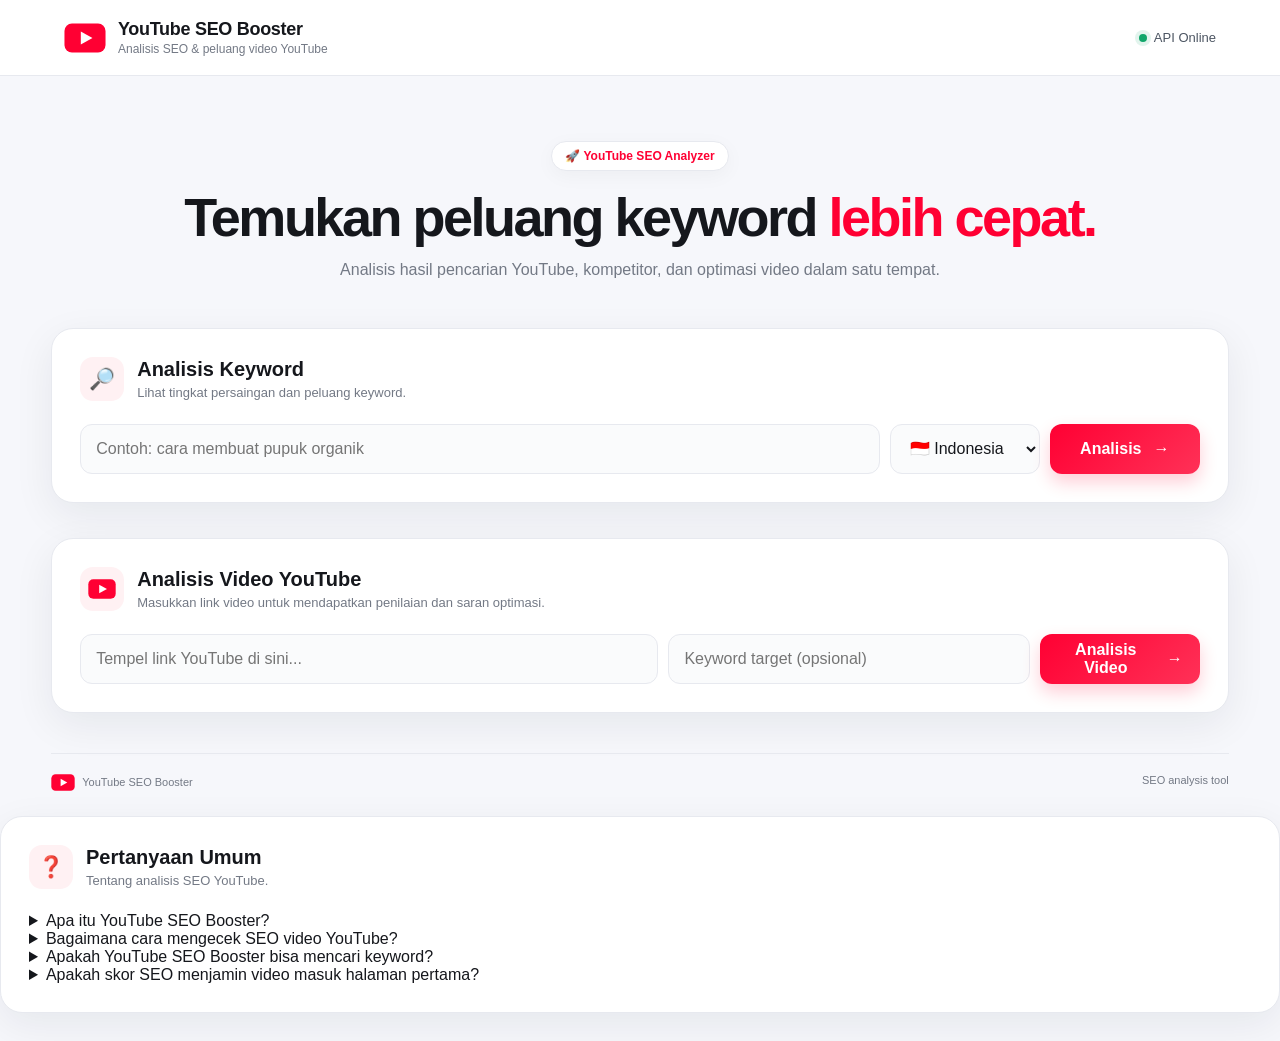
==== index.html @ 82edce36 "Upgrade YouTube SEO Booster UI" ====
<!DOCTYPE html>
<html lang="id">
<head>
  <meta charset="UTF-8">
  <meta name="viewport" content="width=device-width, initial-scale=1.0">

  <title>YouTube SEO Booster</title>
  <meta name="description" content="Analisis keyword dan SEO video YouTube dengan cepat.">

  <link rel="stylesheet" href="/style.css">
</head>

<body>

<header class="topbar">

  <div class="brand">

    <div class="youtube-logo" aria-label="YouTube">
      <svg viewBox="0 0 90 64" role="img">
        <rect x="1" y="1" width="88" height="62" rx="16"></rect>
        <path d="M36 18 L36 46 L61 32 Z" class="play"></path>
      </svg>
    </div>

    <div>
      <h1>YouTube SEO Booster</h1>
      <p>Analisis SEO & peluang video YouTube</p>
    </div>

  </div>

  <div class="status">
    <span class="status-dot"></span>
    API Online
  </div>

</header>


<main class="container">

  <section class="hero">

    <div class="hero-badge">
      🚀 YouTube SEO Analyzer
    </div>

    <h2>
      Temukan peluang keyword
      <span>lebih cepat.</span>
    </h2>

    <p>
      Analisis hasil pencarian YouTube, kompetitor,
      dan optimasi video dalam satu tempat.
    </p>

  </section>


  <!-- ========================= -->
  <!-- KEYWORD -->
  <!-- ========================= -->

  <section class="panel">

    <div class="section-title">

      <div class="section-icon">🔎</div>

      <div>
        <h2>Analisis Keyword</h2>
        <p>Lihat tingkat persaingan dan peluang keyword.</p>
      </div>

    </div>

    <div class="search-row">

      <input
        id="keyword"
        type="text"
        placeholder="Contoh: cara membuat pupuk organik"
        autocomplete="off"
      >

      <select id="region">
        <option value="ID">🇮🇩 Indonesia</option>
        <option value="US">🇺🇸 United States</option>
        <option value="MY">🇲🇾 Malaysia</option>
        <option value="SG">🇸🇬 Singapore</option>
      </select>

      <button id="searchBtn" class="primary-btn">
        <span>Analisis</span>
        <span>→</span>
      </button>

    </div>

    <div id="searchLoading" class="loading hidden">
      <div class="spinner"></div>
      Menganalisis hasil pencarian YouTube...
    </div>

    <div id="searchError" class="error hidden"></div>


    <div id="keywordResult" class="hidden">

      <div class="score-grid">

        <div class="score-card opportunity">
          <span>Peluang Keyword</span>
          <strong id="opportunityScore">0/100</strong>
          <small id="opportunityLabel">-</small>
        </div>

        <div class="score-card competition">
          <span>Persaingan</span>
          <strong id="competitionScore">0/100</strong>
          <small id="competitionLabel">-</small>
        </div>

        <div class="score-card">
          <span>Relevansi</span>
          <strong id="relevanceScore">0/100</strong>
          <small>Rata-rata hasil</small>
        </div>

        <div class="score-card">
          <span>Median Views</span>
          <strong id="medianViews">0</strong>
          <small>25 hasil dianalisis</small>
        </div>

      </div>


      <div class="market-summary">

        <div>
          <span>SEO rata-rata</span>
          <strong id="marketSEO">0/100</strong>
        </div>

        <div>
          <span>Relevansi rata-rata</span>
          <strong id="marketRelevance">0/100</strong>
        </div>

        <div>
          <span>Video dianalisis</span>
          <strong id="videoCount">0</strong>
        </div>

      </div>


      <div class="recommendation">

        <div class="recommendation-icon">💡</div>

        <div>
          <h3>Rekomendasi</h3>
          <p id="keywordRecommendation">
            Belum ada rekomendasi.
          </p>
        </div>

      </div>


      <div class="competitor-section">

        <div class="section-heading">
          <h3>Video Kompetitor</h3>
          <span>Diurutkan berdasarkan peluang</span>
        </div>

        <div id="competitorList"></div>

      </div>

    </div>

  </section>


  <!-- ========================= -->
  <!-- VIDEO ANALYSIS -->
  <!-- ========================= -->

  <section class="panel video-panel">

    <div class="section-title">

      <div class="section-icon youtube-small">
        <svg viewBox="0 0 90 64">
          <rect x="1" y="1" width="88" height="62" rx="16"></rect>
          <path d="M36 18 L36 46 L61 32 Z" class="play"></path>
        </svg>
      </div>

      <div>
        <h2>Analisis Video YouTube</h2>
        <p>
          Masukkan link video untuk mendapatkan penilaian
          dan saran optimasi.
        </p>
      </div>

    </div>


    <div class="video-search">

      <input
        id="videoUrl"
        type="url"
        placeholder="Tempel link YouTube di sini..."
        autocomplete="off"
      >

      <input
        id="videoKeyword"
        type="text"
        placeholder="Keyword target (opsional)"
        autocomplete="off"
      >

      <button id="videoBtn" class="primary-btn">
        <span>Analisis Video</span>
        <span>→</span>
      </button>

    </div>


    <div id="videoLoading" class="loading hidden">
      <div class="spinner"></div>
      Menganalisis video...
    </div>

    <div id="videoError" class="error hidden"></div>


    <div id="videoResult" class="hidden">

      <div class="video-header">

        <img
          id="videoThumb"
          class="video-thumb"
          src=""
          alt="Thumbnail video"
        >

        <div class="video-info">

          <h2 id="videoTitle">-</h2>

          <p id="videoChannel">-</p>

          <div class="video-meta">

            <span>
              👁 <b id="videoViews">0</b>
            </span>

            <span>
              ❤️ <b id="videoLikes">0</b>
            </span>

            <span>
              💬 <b id="videoComments">0</b>
            </span>

            <span>
              🕐 <b id="videoAge">-</b>
            </span>

          </div>

        </div>

      </div>


      <div class="main-score">

        <div class="score-ring">

          <div>
            <strong id="videoSeoScore">0/100</strong>
            <span>SEO Score</span>
          </div>

        </div>

        <div class="score-description">

          <h2 id="videoSeoText">-</h2>

          <p>
            Penilaian berdasarkan relevansi keyword,
            judul, deskripsi, tag dan engagement.
          </p>

          <div class="score-badge" id="videoSeoLabel">
            -
          </div>

        </div>

      </div>


      <div class="analysis-grid">

        <div class="analysis-card">

          <span>🎯 Relevansi</span>

          <strong>
            <span id="videoRelevance">0</span>/100
          </strong>

          <div class="progress">
            <i id="relevanceBar"></i>
          </div>

        </div>


        <div class="analysis-card">

          <span>📝 Judul</span>

          <strong>
            <span id="videoTitleScore">0</span>
          </strong>

          <div class="progress">
            <i id="titleBar"></i>
          </div>

        </div>


        <div class="analysis-card">

          <span>📄 Deskripsi</span>

          <strong>
            <span id="videoDescriptionScore">0</span>
          </strong>

          <div class="progress">
            <i id="descriptionBar"></i>
          </div>

        </div>


        <div class="analysis-card">

          <span>🏷️ Tags</span>

          <strong>
            <span id="videoTagsScore">0</span>
          </strong>

          <div class="progress">
            <i id="tagsBar"></i>
          </div>

        </div>


        <div class="analysis-card">

          <span>💬 Engagement</span>

          <strong>
            <span id="videoEngagement">0</span>/10
          </strong>

          <div class="progress">
            <i id="engagementBar"></i>
          </div>

        </div>


        <div class="analysis-card">

          <span>⚡ Views / Hari</span>

          <strong id="videoVelocity">0</strong>

          <small>Estimasi rata-rata</small>

        </div>

      </div>


      <div class="suggestion-box">

        <div class="suggestion-header">

          <div>
            <h3>🛠️ Yang Perlu Diperbaiki</h3>
            <p>
              Prioritas optimasi berdasarkan hasil analisis.
            </p>
          </div>

        </div>

        <div id="suggestionList"></div>

      </div>


      <div class="published-info">

        <span>
          📅 Dipublikasikan:
          <b id="videoPublished">-</b>
        </span>

      </div>

    </div>

  </section>

</main>


<footer>

  <div class="footer-brand">

    <div class="youtube-logo tiny">
      <svg viewBox="0 0 90 64">
        <rect x="1" y="1" width="88" height="62" rx="16"></rect>
        <path d="M36 18 L36 46 L61 32 Z" class="play"></path>
      </svg>
    </div>

    <span>YouTube SEO Booster</span>

  </div>

  <span>SEO analysis tool</span>

</footer>

<section class="panel faq-panel">

  <div class="section-title">
    <div class="section-icon">❓</div>

    <div>
      <h2>Pertanyaan Umum</h2>
      <p>Tentang analisis SEO YouTube.</p>
    </div>
  </div>

  <div class="faq">

    <details>
      <summary>Apa itu YouTube SEO Booster?</summary>
      <p>
        YouTube SEO Booster adalah tool untuk menganalisis
        keyword dan performa SEO video YouTube berdasarkan
        data yang tersedia dari YouTube.
      </p>
    </details>

    <details>
      <summary>Bagaimana cara mengecek SEO video YouTube?</summary>
      <p>
        Masukkan link video YouTube pada bagian
        Analisis Video YouTube. Tool akan memberikan
        skor SEO serta saran yang dapat diperbaiki.
      </p>
    </details>

    <details>
      <summary>Apakah YouTube SEO Booster bisa mencari keyword?</summary>
      <p>
        Ya. Masukkan keyword pada bagian Analisis Keyword
        untuk melihat hasil pencarian, tingkat persaingan,
        relevansi, views, dan peluang keyword.
      </p>
    </details>

    <details>
      <summary>Apakah skor SEO menjamin video masuk halaman pertama?</summary>
      <p>
        Tidak. Skor SEO merupakan indikator optimasi,
        bukan jaminan ranking. Algoritma YouTube juga
        mempertimbangkan banyak faktor lain seperti
        penonton, kepuasan penonton, CTR, watch time,
        dan performa video.
      </p>
    </details>

  </div>

</section>

<script type="application/ld+json">
{
  "@context": "https://schema.org",
  "@type": "FAQPage",
  "mainEntity": [
    {
      "@type": "Question",
      "name": "Apa itu YouTube SEO Booster?",
      "acceptedAnswer": {
        "@type": "Answer",
        "text": "YouTube SEO Booster adalah tool untuk menganalisis keyword dan performa SEO video YouTube."
      }
    },
    {
      "@type": "Question",
      "name": "Bagaimana cara mengecek SEO video YouTube?",
      "acceptedAnswer": {
        "@type": "Answer",
        "text": "Masukkan link video YouTube pada bagian Analisis Video YouTube untuk mendapatkan skor SEO dan saran optimasi."
      }
    },
    {
      "@type": "Question",
      "name": "Apakah YouTube SEO Booster bisa mencari keyword?",
      "acceptedAnswer": {
        "@type": "Answer",
        "text": "Ya. Tool dapat menganalisis hasil pencarian YouTube berdasarkan keyword yang dimasukkan."
      }
    },
    {
      "@type": "Question",
      "name": "Apakah skor SEO menjamin video masuk halaman pertama?",
      "acceptedAnswer": {
        "@type": "Answer",
        "text": "Tidak. Skor SEO merupakan indikator optimasi dan bukan jaminan ranking di YouTube."
      }
    }
  ]
</script>

<script src="/app.js"></script>

<script>
  function setBar(id, value, max = 100) {
    const el = document.getElementById(id);
    if (!el) return;

    const percent = Math.max(
      0,
      Math.min(
        100,
        (Number(value || 0) / max) * 100
      )
    );

    el.style.width = percent + '%';
  }

  const observer = new MutationObserver(() => {

    setBar(
      'relevanceBar',
      document.getElementById('videoRelevance')?.textContent
    );

    setBar(
      'titleBar',
      document.getElementById('videoTitleScore')?.textContent,
      40
    );

    setBar(
      'descriptionBar',
      document.getElementById('videoDescriptionScore')?.textContent,
      20
    );

    setBar(
      'tagsBar',
      document.getElementById('videoTagsScore')?.textContent,
      15
    );

    setBar(
      'engagementBar',
      document.getElementById('videoEngagement')?.textContent,
      10
    );

  });

  observer.observe(
    document.body,
    {
      subtree: true,
      childList: true,
      characterData: true
    }
  );
</script>

</body>
</html>
---- style.css ----
* {
  box-sizing: border-box;
}

:root {
  --bg: #f6f7fb;
  --card: #ffffff;
  --text: #15171c;
  --muted: #737985;
  --border: #e7e9ef;
  --youtube: #ff0033;
  --youtube-dark: #d9002b;
  --green: #10a66a;
  --orange: #f59e0b;
  --blue: #2563eb;
  --shadow: 0 12px 40px rgba(20, 24, 40, .07);
}

body {
  margin: 0;
  background: var(--bg);
  color: var(--text);
  font-family:
    Inter,
    -apple-system,
    BlinkMacSystemFont,
    "Segoe UI",
    Roboto,
    Arial,
    sans-serif;
}

button,
input,
select {
  font: inherit;
}

button {
  cursor: pointer;
}

.hidden {
  display: none !important;
}


/* ==============================
   HEADER
============================== */

.topbar {
  height: 76px;
  padding: 0 5%;
  display: flex;
  align-items: center;
  justify-content: space-between;
  background: #fff;
  border-bottom: 1px solid var(--border);
  position: sticky;
  top: 0;
  z-index: 20;
}

.brand {
  display: flex;
  align-items: center;
  gap: 12px;
}

.youtube-logo {
  width: 42px;
  height: 30px;
  flex-shrink: 0;
}

.youtube-logo svg {
  width: 100%;
  height: 100%;
  display: block;
}

.youtube-logo rect,
.youtube-small rect {
  fill: var(--youtube);
}

.youtube-logo .play,
.youtube-small .play {
  fill: #fff;
}

.brand h1 {
  margin: 0;
  font-size: 18px;
  font-weight: 800;
  letter-spacing: -.3px;
}

.brand p {
  margin: 2px 0 0;
  color: var(--muted);
  font-size: 12px;
}

.status {
  display: flex;
  align-items: center;
  gap: 7px;
  font-size: 13px;
  color: #4c5562;
}

.status-dot {
  width: 8px;
  height: 8px;
  border-radius: 50%;
  background: var(--green);
  box-shadow: 0 0 0 4px rgba(16, 166, 106, .12);
}


/* ==============================
   MAIN
============================== */

.container {
  width: min(1180px, 92%);
  margin: auto;
}

.hero {
  text-align: center;
  padding: 65px 15px 45px;
}

.hero-badge {
  display: inline-flex;
  align-items: center;
  padding: 7px 13px;
  border-radius: 30px;
  background: #fff;
  border: 1px solid var(--border);
  color: var(--youtube);
  font-size: 12px;
  font-weight: 700;
  box-shadow: 0 5px 20px rgba(0, 0, 0, .04);
}

.hero h2 {
  margin: 18px 0 10px;
  font-size: clamp(34px, 5vw, 54px);
  line-height: 1.05;
  letter-spacing: -2.5px;
}

.hero h2 span {
  color: var(--youtube);
}

.hero p {
  max-width: 620px;
  margin: auto;
  color: var(--muted);
  line-height: 1.7;
}


/* ==============================
   PANEL
============================== */

.panel {
  background: var(--card);
  border: 1px solid var(--border);
  border-radius: 22px;
  padding: 28px;
  margin-bottom: 28px;
  box-shadow: var(--shadow);
}

.section-title {
  display: flex;
  align-items: center;
  gap: 13px;
  margin-bottom: 23px;
}

.section-icon {
  width: 44px;
  height: 44px;
  border-radius: 13px;
  background: #fff1f3;
  display: flex;
  align-items: center;
  justify-content: center;
  font-size: 21px;
}

.youtube-small {
  padding: 8px;
}

.youtube-small svg {
  width: 100%;
  height: 100%;
}

.section-title h2 {
  margin: 0 0 4px;
  font-size: 20px;
}

.section-title p {
  margin: 0;
  color: var(--muted);
  font-size: 13px;
}


/* ==============================
   SEARCH
============================== */

.search-row,
.video-search {
  display: grid;
  grid-template-columns: 1fr 150px 150px;
  gap: 10px;
}

.video-search {
  grid-template-columns: 1.6fr 1fr 160px;
}

input,
select {
  width: 100%;
  height: 50px;
  border: 1px solid var(--border);
  border-radius: 12px;
  padding: 0 15px;
  background: #fafbfc;
  color: var(--text);
  outline: none;
  transition: .2s;
}

input:focus,
select:focus {
  background: #fff;
  border-color: #ff7a91;
  box-shadow: 0 0 0 4px rgba(255, 0, 51, .07);
}

.primary-btn {
  height: 50px;
  border: 0;
  border-radius: 12px;
  padding: 0 17px;
  color: white;
  background: linear-gradient(
    135deg,
    var(--youtube),
    #ff3157
  );
  font-weight: 750;
  display: flex;
  align-items: center;
  justify-content: center;
  gap: 12px;
  box-shadow: 0 8px 18px rgba(255, 0, 51, .2);
  transition: .2s;
}

.primary-btn:hover {
  transform: translateY(-1px);
  box-shadow: 0 11px 22px rgba(255, 0, 51, .25);
}

.primary-btn:disabled {
  opacity: .6;
  cursor: wait;
  transform: none;
}


/* ==============================
   LOADING
============================== */

.loading {
  margin-top: 18px;
  padding: 14px;
  background: #fafafa;
  border-radius: 12px;
  color: var(--muted);
  display: flex;
  align-items: center;
  gap: 10px;
  font-size: 13px;
}

.spinner {
  width: 17px;
  height: 17px;
  border: 2px solid #ddd;
  border-top-color: var(--youtube);
  border-radius: 50%;
  animation: spin .7s linear infinite;
}

@keyframes spin {
  to {
    transform: rotate(360deg);
  }
}

.error {
  margin-top: 15px;
  padding: 13px 15px;
  background: #fff1f2;
  border: 1px solid #ffd0d6;
  color: #c81e3a;
  border-radius: 11px;
  font-size: 13px;
}


/* ==============================
   SCORE
============================== */

.score-grid {
  display: grid;
  grid-template-columns: repeat(4, 1fr);
  gap: 13px;
  margin-top: 25px;
}

.score-card {
  padding: 20px;
  border-radius: 16px;
  border: 1px solid var(--border);
  background: #fafbfc;
}

.score-card span,
.score-card small {
  display: block;
  color: var(--muted);
  font-size: 12px;
}

.score-card strong {
  display: block;
  font-size: 28px;
  margin: 7px 0 3px;
}

.score-card.opportunity {
  background: linear-gradient(
    135deg,
    #fff1f3,
    #fff8f9
  );
  border-color: #ffd4da;
}

.score-card.opportunity strong {
  color: var(--youtube);
}

.score-card.competition strong {
  color: var(--orange);
}


/* ==============================
   MARKET
============================== */

.market-summary {
  display: grid;
  grid-template-columns: repeat(3, 1fr);
  gap: 12px;
  margin-top: 14px;
}

.market-summary div {
  padding: 15px 17px;
  background: #f8f9fb;
  border-radius: 13px;
}

.market-summary span {
  display: block;
  color: var(--muted);
  font-size: 12px;
}

.market-summary strong {
  display: block;
  margin-top: 4px;
  font-size: 18px;
}

.recommendation {
  display: flex;
  gap: 13px;
  padding: 18px;
  margin-top: 14px;
  border-radius: 15px;
  background: #fffaf0;
  border: 1px solid #f9e5b3;
}

.recommendation-icon {
  font-size: 23px;
}

.recommendation h3 {
  margin: 0 0 5px;
  font-size: 14px;
}

.recommendation p {
  margin: 0;
  color: #685c43;
  line-height: 1.6;
  font-size: 13px;
}


/* ==============================
   COMPETITORS
============================== */

.competitor-section {
  margin-top: 28px;
}

.section-heading {
  display: flex;
  align-items: baseline;
  justify-content: space-between;
  gap: 15px;
  margin-bottom: 12px;
}

.section-heading h3 {
  margin: 0;
  font-size: 17px;
}

.section-heading span {
  color: var(--muted);
  font-size: 12px;
}

.competitor {
  display: grid;
  grid-template-columns: 34px 120px 1fr 85px;
  gap: 14px;
  align-items: center;
  padding: 13px;
  border: 1px solid var(--border);
  border-radius: 14px;
  margin-bottom: 9px;
  transition: .2s;
}

.competitor:hover {
  transform: translateY(-1px);
  box-shadow: 0 6px 20px rgba(0, 0, 0, .05);
}

.competitor .rank {
  font-weight: 800;
  color: var(--muted);
  text-align: center;
}

.competitor img {
  width: 120px;
  height: 68px;
  object-fit: cover;
  border-radius: 9px;
  background: #eee;
}

.competitor-body {
  min-width: 0;
}

.competitor-body h3 {
  margin: 0 0 5px;
  font-size: 14px;
  line-height: 1.35;
  display: -webkit-box;
  -webkit-line-clamp: 2;
  -webkit-box-orient: vertical;
  overflow: hidden;
}

.competitor-body p {
  margin: 0 0 6px;
  color: var(--muted);
  font-size: 11px;
}

.stats {
  display: flex;
  gap: 10px;
  flex-wrap: wrap;
  color: var(--muted);
  font-size: 11px;
}

.competitor-score {
  text-align: center;
}

.competitor-score b {
  display: block;
  font-size: 25px;
  color: var(--youtube);
}

.competitor-score span {
  font-size: 10px;
  color: var(--muted);
}


/* ==============================
   VIDEO
============================== */

.video-panel {
  margin-top: 35px;
}

.video-header {
  display: flex;
  gap: 20px;
  padding: 20px;
  margin-top: 24px;
  border-radius: 17px;
  background: #fafbfc;
  border: 1px solid var(--border);
}

.video-thumb {
  width: 240px;
  height: 135px;
  object-fit: cover;
  border-radius: 12px;
  background: #ddd;
}

.video-info {
  min-width: 0;
  flex: 1;
}

.video-info h2 {
  margin: 4px 0 9px;
  font-size: 19px;
  line-height: 1.35;
}

.video-info p {
  margin: 0 0 14px;
  color: var(--muted);
}

.video-meta {
  display: flex;
  flex-wrap: wrap;
  gap: 13px;
  color: var(--muted);
  font-size: 12px;
}

.video-meta b {
  color: var(--text);
}


/* ==============================
   MAIN SCORE
============================== */

.main-score {
  display: flex;
  align-items: center;
  gap: 25px;
  margin: 20px 0;
  padding: 24px;
  border: 1px solid var(--border);
  border-radius: 17px;
  background: linear-gradient(
    135deg,
    #fff,
    #fff7f8
  );
}

.score-ring {
  width: 125px;
  height: 125px;
  border-radius: 50%;
  flex-shrink: 0;
  background:
    conic-gradient(
      var(--youtube) 0deg,
      var(--youtube) 270deg,
      #eee 270deg,
      #eee 360deg
    );
  padding: 9px;
}

.score-ring > div {
  width: 100%;
  height: 100%;
  border-radius: 50%;
  background: #fff;
  display: flex;
  align-items: center;
  justify-content: center;
  flex-direction: column;
}

.score-ring strong {
  font-size: 24px;
}

.score-ring span {
  color: var(--muted);
  font-size: 10px;
  margin-top: 2px;
}

.score-description h2 {
  margin: 0 0 7px;
  font-size: 22px;
}

.score-description p {
  margin: 0 0 12px;
  color: var(--muted);
  font-size: 13px;
  line-height: 1.6;
}

.score-badge {
  display: inline-block;
  padding: 6px 10px;
  border-radius: 20px;
  background: #fff0f2;
  color: var(--youtube);
  font-size: 11px;
  font-weight: 750;
}


/* ==============================
   ANALYSIS CARDS
============================== */

.analysis-grid {
  display: grid;
  grid-template-columns: repeat(3, 1fr);
  gap: 12px;
}

.analysis-card {
  padding: 17px;
  border: 1px solid var(--border);
  border-radius: 14px;
  background: #fff;
}

.analysis-card > span {
  display: block;
  color: var(--muted);
  font-size: 12px;
}

.analysis-card strong {
  display: block;
  margin: 7px 0 10px;
  font-size: 22px;
}

.analysis-card small {
  color: var(--muted);
  font-size: 11px;
}

.progress {
  height: 5px;
  background: #eee;
  border-radius: 10px;
  overflow: hidden;
}

.progress i {
  display: block;
  width: 0;
  height: 100%;
  background: var(--youtube);
  border-radius: inherit;
  transition: width .5s ease;
}


/* ==============================
   SUGGESTIONS
============================== */

.suggestion-box {
  margin-top: 20px;
  border: 1px solid var(--border);
  border-radius: 17px;
  overflow: hidden;
}

.suggestion-header {
  padding: 18px 20px;
  background: #fafbfc;
  border-bottom: 1px solid var(--border);
}

.suggestion-header h3 {
  margin: 0 0 4px;
  font-size: 16px;
}

.suggestion-header p {
  margin: 0;
  color: var(--muted);
  font-size: 12px;
}

.suggestion {
  padding: 15px 20px;
  border-bottom: 1px solid var(--border);
}

.suggestion:last-child {
  border-bottom: 0;
}

.suggestion h4 {
  margin: 0 0 4px;
  font-size: 13px;
}

.suggestion p {
  margin: 0;
  color: var(--muted);
  line-height: 1.6;
  font-size: 12px;
}

.published-info {
  margin-top: 13px;
  color: var(--muted);
  font-size: 11px;
}

.published-info b {
  color: var(--text);
}


/* ==============================
   FOOTER
============================== */

footer {
  width: min(1180px, 92%);
  margin: 40px auto 25px;
  padding-top: 20px;
  border-top: 1px solid var(--border);
  display: flex;
  justify-content: space-between;
  color: var(--muted);
  font-size: 11px;
}

.footer-brand {
  display: flex;
  align-items: center;
  gap: 7px;
}

.youtube-logo.tiny {
  width: 24px;
  height: 17px;
}


/* ==============================
   MOBILE
============================== */

@media (max-width: 800px) {

  .topbar {
    padding: 0 4%;
  }

  .status {
    display: none;
  }

  .hero {
    padding-top: 45px;
  }

  .hero h2 {
    letter-spacing: -1.5px;
  }

  .panel {
    padding: 19px;
    border-radius: 17px;
  }

  .search-row,
  .video-search {
    grid-template-columns: 1fr;
  }

  .score-grid {
    grid-template-columns: repeat(2, 1fr);
  }

  .market-summary {
    grid-template-columns: 1fr;
  }

  .competitor {
    grid-template-columns: 25px 90px 1fr;
  }

  .competitor img {
    width: 90px;
    height: 52px;
  }

  .competitor-score {
    display: none;
  }

  .video-header {
    flex-direction: column;
  }

  .video-thumb {
    width: 100%;
    height: auto;
    aspect-ratio: 16 / 9;
  }

  .main-score {
    flex-direction: column;
    text-align: center;
  }

  .analysis-grid {
    grid-template-columns: repeat(2, 1fr);
  }

  footer {
    flex-direction: column;
    gap: 10px;
  }
}


@media (max-width: 480px) {

  .brand h1 {
    font-size: 15px;
  }

  .brand p {
    font-size: 10px;
  }

  .hero h2 {
    font-size: 35px;
  }

  .score-grid {
    grid-template-columns: 1fr 1fr;
  }

  .score-card {
    padding: 15px;
  }

  .score-card strong {
    font-size: 22px;
  }

  .analysis-grid {
    grid-template-columns: 1fr;
  }

  .competitor {
    grid-template-columns: 25px 85px 1fr;
    gap: 9px;
  }

  .competitor img {
    width: 85px;
  }

  .stats {
    gap: 5px;
  }
}
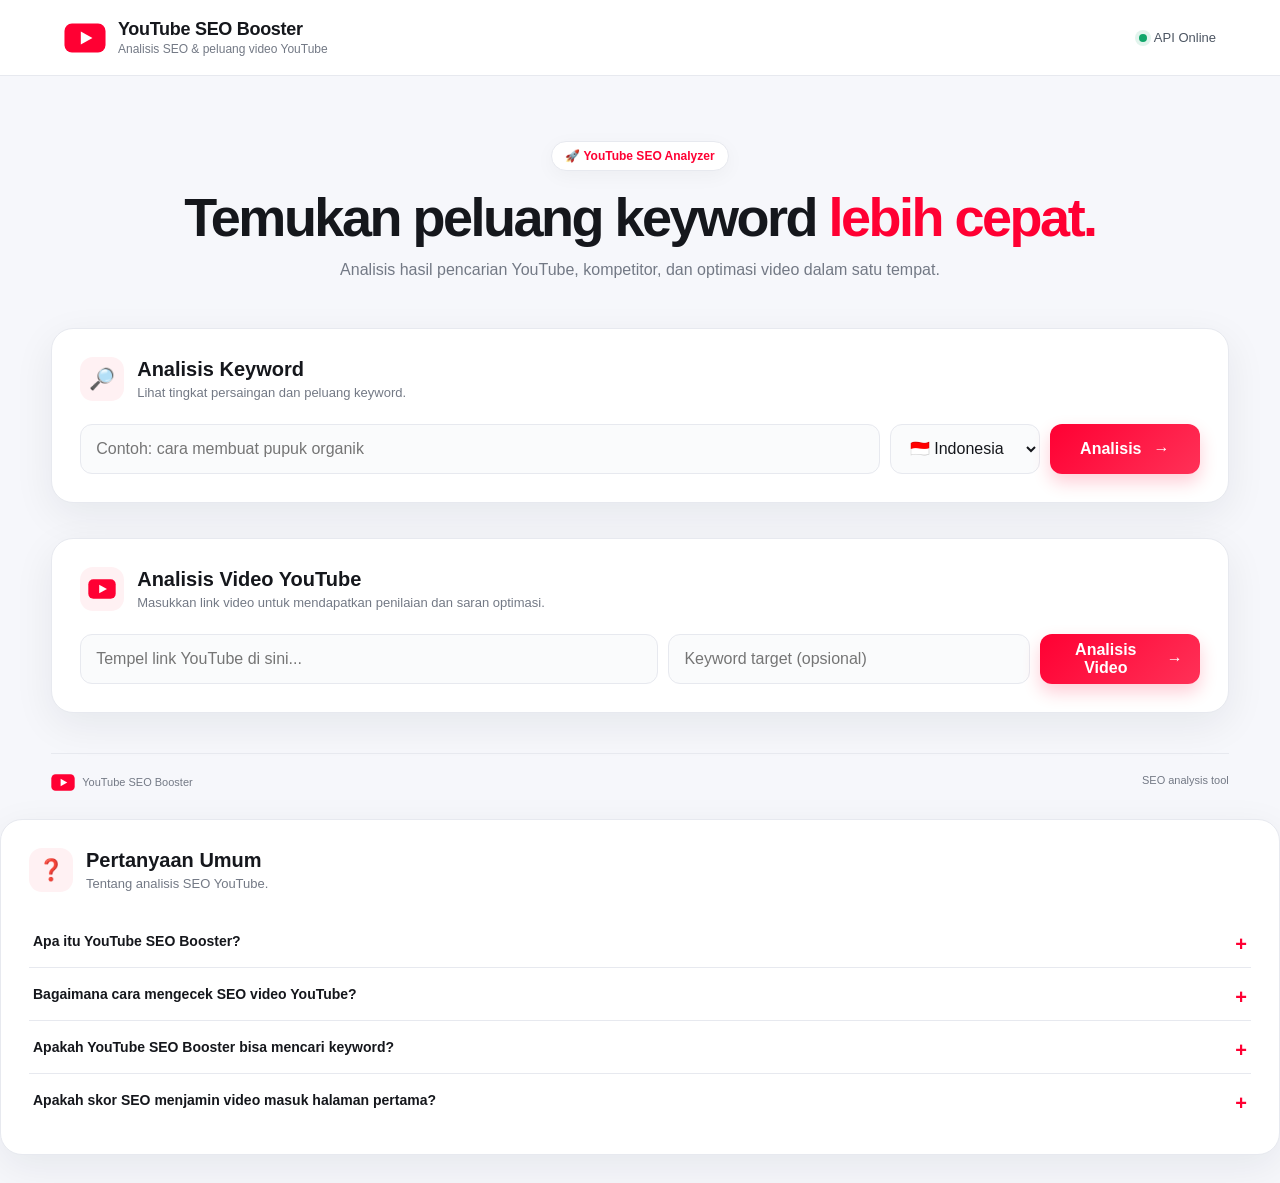
==== commit a99e3904: "Add SEO optimization and sitemap" ====
--- a/index.html
+++ b/index.html
@@ -4,7 +4,33 @@
   <meta charset="UTF-8">
   <meta name="viewport" content="width=device-width, initial-scale=1.0">
 
-  <title>YouTube SEO Booster</title>
+  <title>YouTube SEO Booster - Analisis SEO Video & Keyword YouTube</title>
+
+  <meta name="description"
+    content="YouTube SEO Booster adalah tool gratis untuk menganalisis SEO video YouTube, keyword, kompetitor, views, relevansi, dan memberikan saran optimasi.">
+
+  <meta name="keywords"
+    content="youtube seo, youtube seo checker, analisis seo youtube, keyword youtube, youtube keyword tool, cek seo video youtube">
+
+  <meta name="robots" content="index, follow">
+
+  <link rel="canonical" href="https://SUBDOMAIN-KAMU/">
+
+  <meta property="og:type" content="website">
+  <meta property="og:title"
+    content="YouTube SEO Booster - Analisis SEO YouTube">
+  <meta property="og:description"
+    content="Analisis keyword dan SEO video YouTube dengan cepat. Cek skor SEO dan dapatkan saran optimasi.">
+  <meta property="og:url"
+    content="https://SUBDOMAIN-KAMU/">
+  <meta property="og:site_name"
+    content="YouTube SEO Booster">
+
+  <meta name="twitter:card" content="summary">
+  <meta name="twitter:title"
+    content="YouTube SEO Booster">
+  <meta name="twitter:description"
+    content="Tool untuk menganalisis SEO video dan keyword YouTube.">
   <meta name="description" content="Analisis keyword dan SEO video YouTube dengan cepat.">
 
   <link rel="stylesheet" href="/style.css">
--- a/style.css
+++ b/style.css
@@ -926,3 +926,46 @@
     gap: 5px;
   }
 }
+
+.faq-panel {
+  margin-top: 28px;
+}
+
+.faq details {
+  border-bottom: 1px solid var(--border);
+}
+
+.faq details:last-child {
+  border-bottom: 0;
+}
+
+.faq summary {
+  cursor: pointer;
+  padding: 18px 4px;
+  font-size: 14px;
+  font-weight: 700;
+  list-style: none;
+}
+
+.faq summary::-webkit-details-marker {
+  display: none;
+}
+
+.faq summary::after {
+  content: "+";
+  float: right;
+  color: var(--youtube);
+  font-size: 20px;
+}
+
+.faq details[open] summary::after {
+  content: "−";
+}
+
+.faq details p {
+  margin: -5px 4px 18px;
+  color: var(--muted);
+  font-size: 13px;
+  line-height: 1.7;
+}
+
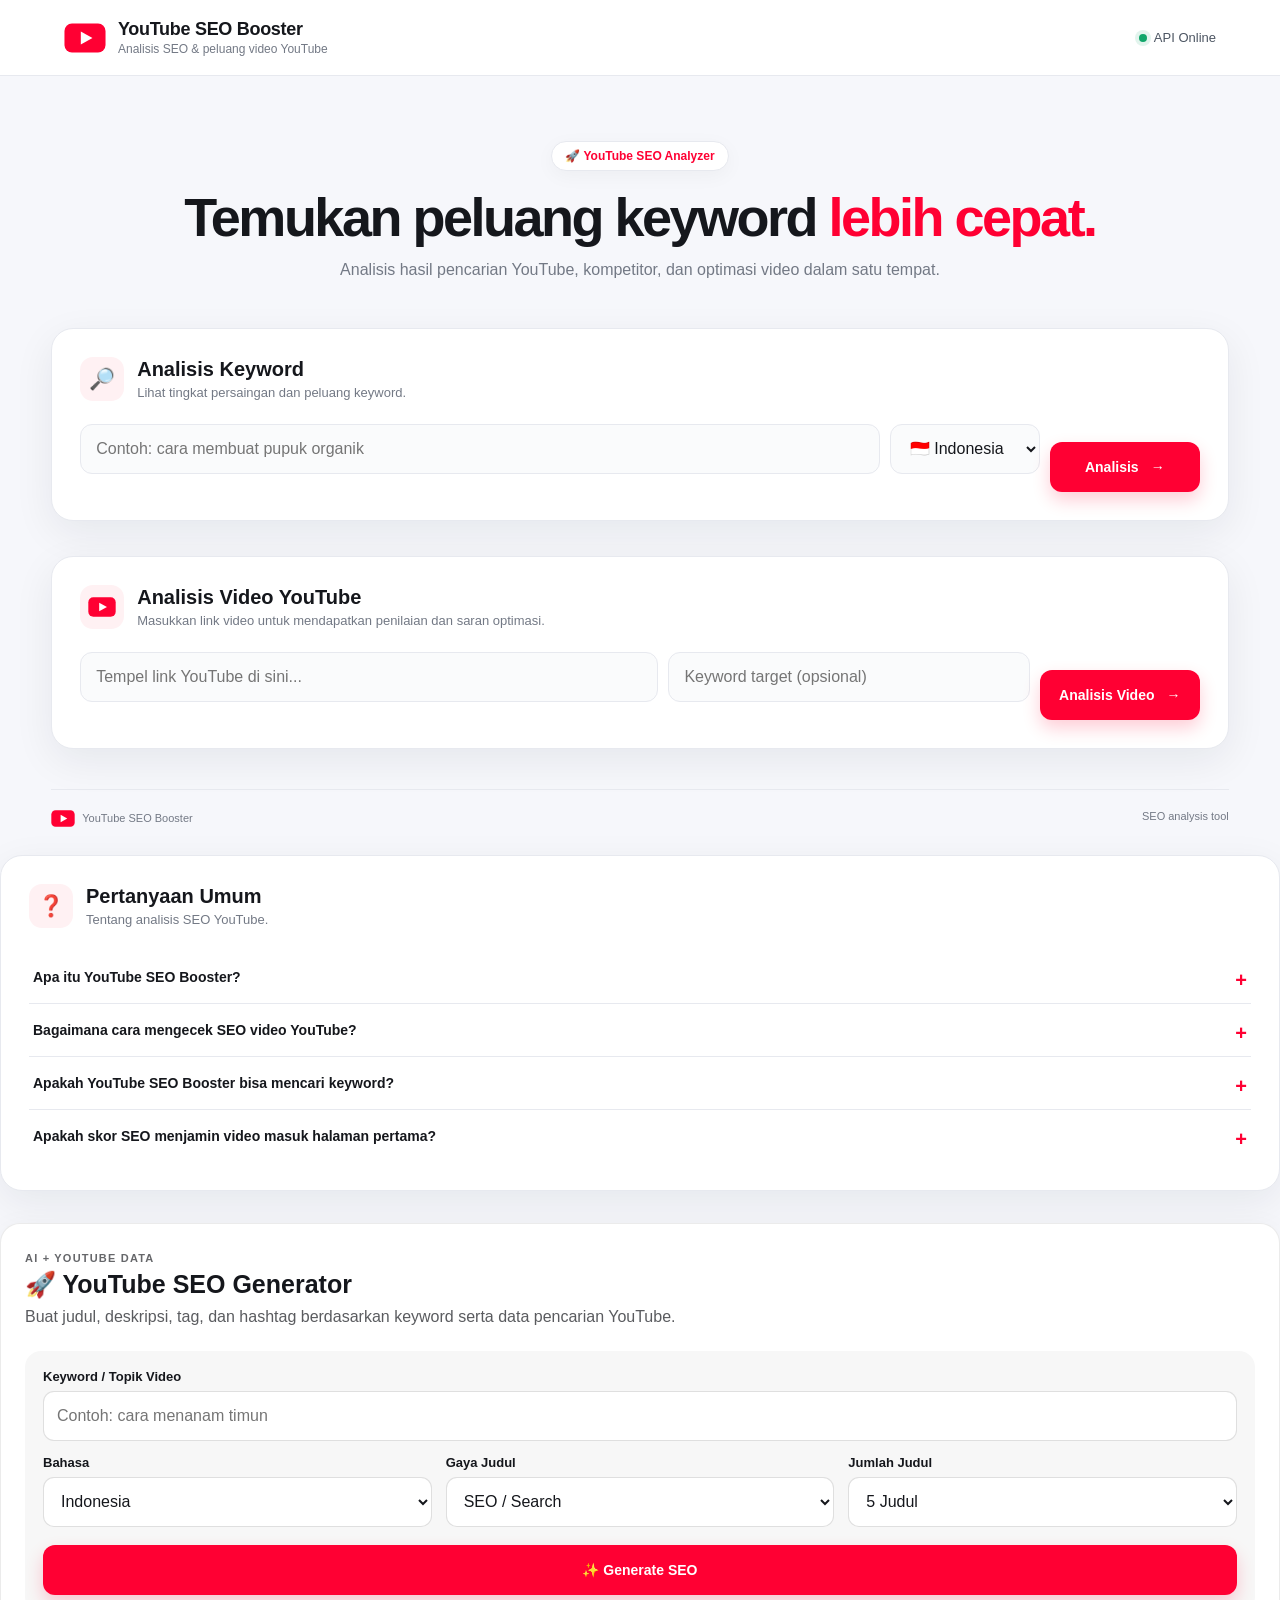
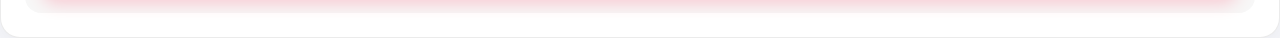
==== commit 68ba42ad: "Add SEO generator interface" ====
--- a/index.html
+++ b/index.html
@@ -1,6 +1,7 @@
 <!DOCTYPE html>
 <html lang="id">
 <head>
+  <meta name="google-site-verification" content="6evExhDYdmybbajzok4lvX9EmyeimXWDwimV4gt0rgU" />
   <meta charset="UTF-8">
   <meta name="viewport" content="width=device-width, initial-scale=1.0">
 
@@ -642,5 +643,201 @@
   );
 </script>
 
+
+<!-- =========================================================
+     HYBRID YOUTUBE SEO GENERATOR
+     ========================================================= -->
+<section class="seo-generator" id="seoGenerator">
+
+  <div class="section-header">
+    <span class="section-kicker">AI + YOUTUBE DATA</span>
+    <h2>🚀 YouTube SEO Generator</h2>
+    <p>
+      Buat judul, deskripsi, tag, dan hashtag berdasarkan keyword
+      serta data pencarian YouTube.
+    </p>
+  </div>
+
+  <div class="generator-form">
+
+    <div class="form-group">
+      <label for="generatorKeyword">Keyword / Topik Video</label>
+      <input
+        id="generatorKeyword"
+        type="text"
+        placeholder="Contoh: cara menanam timun"
+        autocomplete="off"
+      >
+    </div>
+
+    <div class="generator-row">
+
+      <div class="form-group">
+        <label for="generatorLanguage">Bahasa</label>
+        <select id="generatorLanguage">
+          <option value="id">Indonesia</option>
+          <option value="en">English</option>
+        </select>
+      </div>
+
+      <div class="form-group">
+        <label for="generatorStyle">Gaya Judul</label>
+        <select id="generatorStyle">
+          <option value="seo">SEO / Search</option>
+          <option value="click">Click Worthy</option>
+          <option value="professional">Professional</option>
+          <option value="viral">Viral</option>
+        </select>
+      </div>
+
+      <div class="form-group">
+        <label for="generatorCount">Jumlah Judul</label>
+        <select id="generatorCount">
+          <option value="5">5 Judul</option>
+          <option value="10">10 Judul</option>
+        </select>
+      </div>
+
+    </div>
+
+    <button
+      id="generatorBtn"
+      class="primary-btn"
+      type="button"
+    >
+      ✨ Generate SEO
+    </button>
+
+    <div
+      id="generatorError"
+      class="error hidden"
+    ></div>
+
+    <div
+      id="generatorLoading"
+      class="generator-loading hidden"
+    >
+      <span>⏳</span>
+      <span>Sedang menganalisis keyword dan membuat rekomendasi...</span>
+    </div>
+
+  </div>
+
+  <div
+    id="generatorResult"
+    class="generator-result hidden"
+  >
+
+    <div class="generator-market">
+
+      <div>
+        <span>Opportunity</span>
+        <strong id="generatorOpportunity">-</strong>
+      </div>
+
+      <div>
+        <span>Competition</span>
+        <strong id="generatorCompetition">-</strong>
+      </div>
+
+      <div>
+        <span>Relevance</span>
+        <strong id="generatorRelevance">-</strong>
+      </div>
+
+    </div>
+
+    <!-- TITLE -->
+    <div class="generator-card">
+
+      <div class="generator-card-header">
+        <h3>🎯 Title Generator</h3>
+
+        <button
+          class="copy-btn"
+          type="button"
+          data-copy-target="generatedTitles"
+        >
+          Copy Semua
+        </button>
+      </div>
+
+      <div id="generatedTitles"></div>
+
+    </div>
+
+    <!-- DESCRIPTION -->
+    <div class="generator-card">
+
+      <div class="generator-card-header">
+        <h3>📝 Description Generator</h3>
+
+        <button
+          class="copy-btn"
+          type="button"
+          data-copy-target="generatedDescription"
+        >
+          Copy
+        </button>
+      </div>
+
+      <textarea
+        id="generatedDescription"
+        class="generated-text"
+        readonly
+        placeholder="Deskripsi hasil generator akan muncul di sini..."
+      ></textarea>
+
+    </div>
+
+    <!-- TAGS -->
+    <div class="generator-card">
+
+      <div class="generator-card-header">
+        <h3>🏷️ Tag Generator</h3>
+
+        <button
+          class="copy-btn"
+          type="button"
+          data-copy-target="generatedTags"
+        >
+          Copy Semua
+        </button>
+      </div>
+
+      <div
+        id="generatedTags"
+        class="tag-list"
+      ></div>
+
+    </div>
+
+    <!-- HASHTAGS -->
+    <div class="generator-card">
+
+      <div class="generator-card-header">
+        <h3>#️⃣ Hashtag Generator</h3>
+
+        <button
+          class="copy-btn"
+          type="button"
+          data-copy-target="generatedHashtags"
+        >
+          Copy Semua
+        </button>
+      </div>
+
+      <div
+        id="generatedHashtags"
+        class="hashtag-list"
+      ></div>
+
+    </div>
+
+  </div>
+
+</section>
+
+
 </body>
 </html>
--- a/style.css
+++ b/style.css
@@ -969,3 +969,305 @@
   line-height: 1.7;
 }
 
+
+/* =========================================================
+   AI SEO GENERATOR
+   ========================================================= */
+
+.seo-generator {
+  margin-top: 32px;
+  padding: 24px;
+  border-radius: 20px;
+  background: var(--card, #ffffff);
+  border: 1px solid rgba(0, 0, 0, 0.08);
+  box-shadow: 0 8px 30px rgba(0, 0, 0, 0.06);
+}
+
+.section-header {
+  margin-bottom: 22px;
+}
+
+.section-kicker {
+  display: inline-block;
+  font-size: 11px;
+  font-weight: 800;
+  letter-spacing: 1.2px;
+  opacity: 0.65;
+  margin-bottom: 6px;
+}
+
+.section-header h2 {
+  margin: 0 0 6px;
+  font-size: 25px;
+}
+
+.section-header p {
+  margin: 0;
+  opacity: 0.7;
+  line-height: 1.5;
+}
+
+.generator-form {
+  padding: 18px;
+  border-radius: 16px;
+  background: rgba(127, 127, 127, 0.06);
+}
+
+.generator-row {
+  display: grid;
+  grid-template-columns: repeat(3, 1fr);
+  gap: 14px;
+  margin-top: 14px;
+}
+
+.form-group label {
+  display: block;
+  margin-bottom: 7px;
+  font-size: 13px;
+  font-weight: 700;
+}
+
+.form-group input,
+.form-group select,
+.generated-text {
+  width: 100%;
+  box-sizing: border-box;
+  border: 1px solid rgba(127, 127, 127, 0.25);
+  border-radius: 11px;
+  padding: 12px 13px;
+  background: var(--card, #ffffff);
+  color: inherit;
+  outline: none;
+  font: inherit;
+}
+
+.form-group input:focus,
+.form-group select:focus,
+.generated-text:focus {
+  border-color: currentColor;
+}
+
+.primary-btn {
+  margin-top: 18px;
+  width: 100%;
+  min-height: 48px;
+  border: 0;
+  border-radius: 12px;
+  cursor: pointer;
+  font-weight: 800;
+  font-size: 14px;
+  background: #ff0033;
+  color: #fff;
+  transition: transform .15s ease, opacity .15s ease;
+}
+
+.primary-btn:hover {
+  transform: translateY(-1px);
+}
+
+.primary-btn:disabled {
+  opacity: .55;
+  cursor: wait;
+}
+
+.generator-result {
+  margin-top: 20px;
+}
+
+.generator-market {
+  display: grid;
+  grid-template-columns: repeat(3, 1fr);
+  gap: 12px;
+  margin-bottom: 18px;
+}
+
+.generator-market > div {
+  padding: 17px;
+  border-radius: 14px;
+  background: rgba(127, 127, 127, 0.07);
+  text-align: center;
+}
+
+.generator-market span {
+  display: block;
+  font-size: 12px;
+  opacity: .65;
+  margin-bottom: 6px;
+}
+
+.generator-market strong {
+  font-size: 22px;
+}
+
+.generator-card {
+  margin-top: 16px;
+  padding: 18px;
+  border-radius: 16px;
+  background: rgba(127, 127, 127, 0.045);
+  border: 1px solid rgba(127, 127, 127, 0.12);
+}
+
+.generator-card-header {
+  display: flex;
+  align-items: center;
+  justify-content: space-between;
+  gap: 12px;
+  margin-bottom: 14px;
+}
+
+.generator-card-header h3 {
+  margin: 0;
+  font-size: 17px;
+}
+
+.copy-btn,
+.copy-single-btn {
+  border: 1px solid rgba(127, 127, 127, 0.25);
+  background: var(--card, #fff);
+  color: inherit;
+  border-radius: 9px;
+  padding: 8px 11px;
+  cursor: pointer;
+  font-size: 12px;
+  font-weight: 700;
+}
+
+.copy-btn:hover,
+.copy-single-btn:hover {
+  opacity: .75;
+}
+
+.generated-title {
+  display: flex;
+  align-items: center;
+  gap: 12px;
+  padding: 13px 0;
+  border-bottom: 1px solid rgba(127, 127, 127, 0.12);
+}
+
+.generated-title:last-child {
+  border-bottom: 0;
+}
+
+.generated-title-number {
+  min-width: 30px;
+  height: 30px;
+  display: grid;
+  place-items: center;
+  border-radius: 50%;
+  background: rgba(127, 127, 127, 0.12);
+  font-weight: 800;
+  font-size: 13px;
+}
+
+.generated-title-content {
+  flex: 1;
+  min-width: 0;
+}
+
+.generated-title-content strong {
+  display: block;
+  line-height: 1.45;
+  font-size: 14px;
+}
+
+.generated-title-content small {
+  display: block;
+  margin-top: 4px;
+  opacity: .6;
+  line-height: 1.4;
+}
+
+.title-score {
+  display: inline-block;
+  margin-top: 6px;
+  font-size: 11px;
+  font-weight: 800;
+  opacity: .7;
+}
+
+.copy-single-btn {
+  flex-shrink: 0;
+  width: 38px;
+  height: 34px;
+  padding: 0;
+}
+
+.generated-text {
+  min-height: 230px;
+  resize: vertical;
+  line-height: 1.6;
+}
+
+.tag-list,
+.hashtag-list {
+  display: flex;
+  flex-wrap: wrap;
+  gap: 8px;
+}
+
+.generated-tag,
+.generated-hashtag {
+  display: inline-flex;
+  align-items: center;
+  padding: 8px 11px;
+  border-radius: 9px;
+  background: rgba(127, 127, 127, 0.09);
+  font-size: 13px;
+  cursor: pointer;
+  transition: transform .12s ease, opacity .12s ease;
+}
+
+.generated-tag:hover,
+.generated-hashtag:hover {
+  transform: translateY(-1px);
+  opacity: .75;
+}
+
+.generated-hashtag {
+  font-weight: 700;
+}
+
+.generator-loading {
+  display: flex;
+  align-items: center;
+  justify-content: center;
+  gap: 10px;
+}
+
+@media (max-width: 700px) {
+
+  .seo-generator {
+    padding: 16px;
+    border-radius: 16px;
+  }
+
+  .generator-row {
+    grid-template-columns: 1fr;
+  }
+
+  .generator-market {
+    grid-template-columns: 1fr;
+  }
+
+  .generator-card {
+    padding: 14px;
+  }
+
+  .generator-card-header {
+    align-items: flex-start;
+  }
+
+  .generator-card-header h3 {
+    font-size: 15px;
+  }
+
+  .generated-title {
+    align-items: flex-start;
+  }
+
+  .section-header h2 {
+    font-size: 21px;
+  }
+
+}
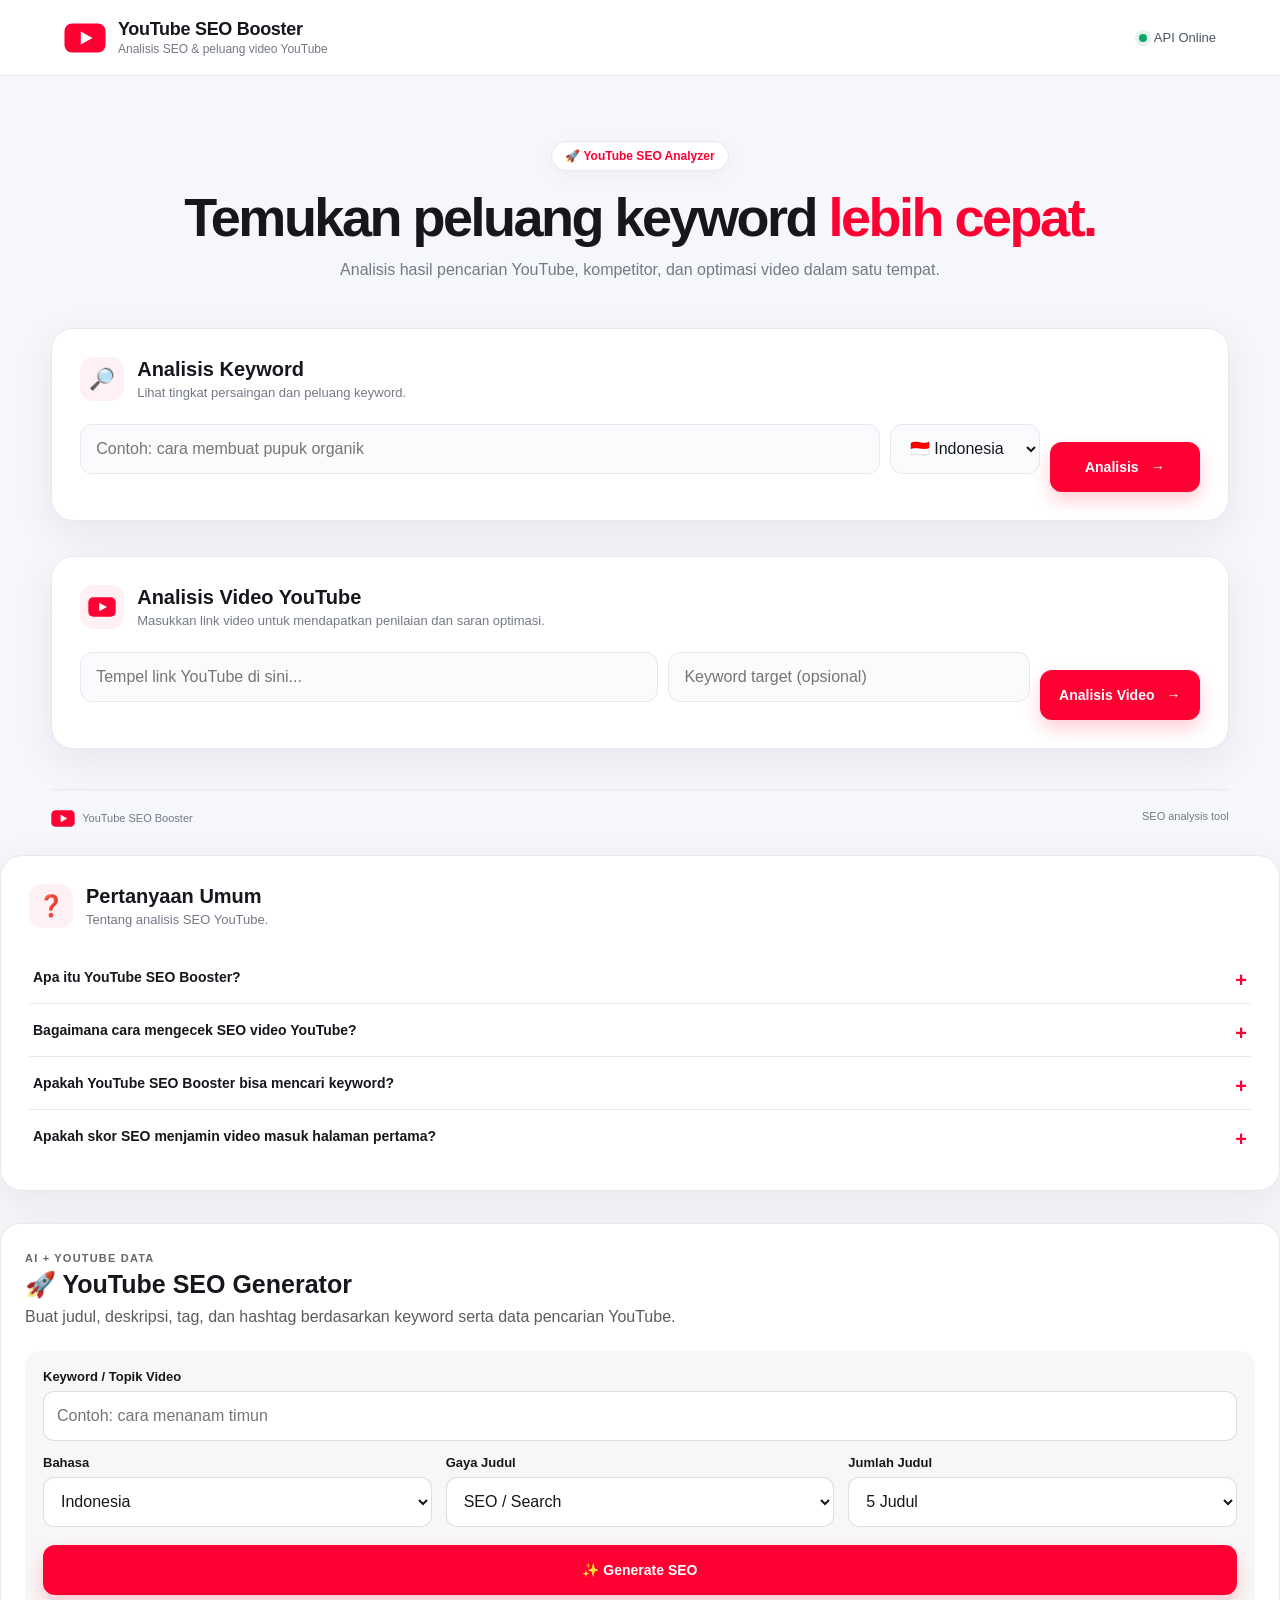
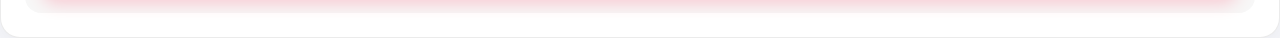
==== commit 9bedbf79: "Fix SEO generator initialization" ====
--- a/index.html
+++ b/index.html
@@ -582,7 +582,7 @@
   ]
 </script>
 
-<script src="/app.js"></script>
+
 
 <script>
   function setBar(id, value, max = 100) {
@@ -701,7 +701,7 @@
     </div>
 
     <button
-      id="generatorBtn"
+      id="generateSeoBtn"
       class="primary-btn"
       type="button"
     >
@@ -839,5 +839,6 @@
 </section>
 
 
+<script src="/app.js"></script>
 </body>
 </html>
--- a/style.css
+++ b/style.css
@@ -1271,3 +1271,18 @@
   }
 
 }
+
+/* Fix SEO Generator button click */
+#generateSeoBtn {
+  position: relative;
+  z-index: 100;
+  pointer-events: auto !important;
+  cursor: pointer !important;
+}
+
+#generatorBtn {
+  position: relative;
+  z-index: 100;
+  pointer-events: auto !important;
+  cursor: pointer !important;
+}
